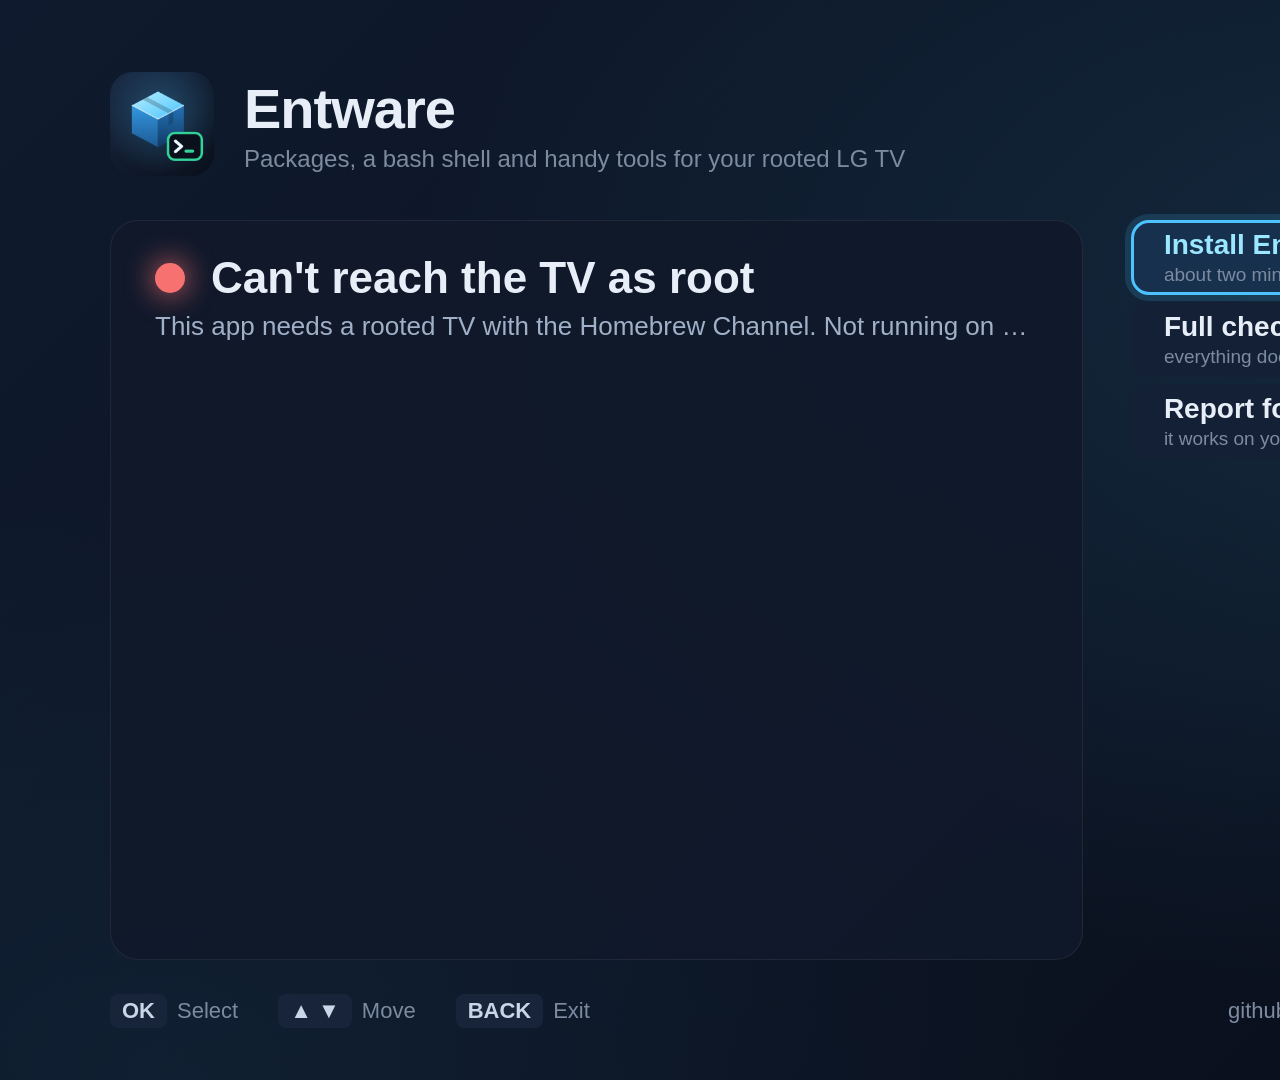
==== webos-app/src/index.html @ ad088d15 "2.11.0: Packages, logs and what's new in the TV app Packages lists what's installed, with each one's" ====
<!doctype html>
<html lang="en">
<head>
<meta charset="utf-8">
<title>Entware</title>
<link rel="stylesheet" href="style.css">
</head>
<body>
<div id="app">
  <header>
    <img src="icon160.png" alt="">
    <div class="titles">
      <h1>Entware</h1>
      <div class="tagline">Packages, a bash shell and handy tools for your rooted LG TV</div>
    </div>
    <span id="meta" class="meta">Loading…</span>
  </header>

  <main>
    <section class="card" id="status">
      <div class="hero"><span id="dot" class="dot dot-wait"></span><b id="headline">Checking the TV…</b></div>
      <div id="subline" class="sub">Reading the Entware setup.</div>
      <table id="facts"></table>
      <ul id="notes"></ul>
    </section>

    <section class="actions" id="actions">
      <div class="btn btn-update" tabindex="0" data-action="update" style="display:none"><span><span id="update-title">Update available</span><small>downloads, checks and installs it</small></span></div>
      <div class="btn btn-primary" tabindex="0" data-action="install"><span><span id="install-title">Install Entware</span><small id="install-hint">about two minutes, needs internet</small></span></div>
      <div class="btn" tabindex="0" data-action="upgrade" style="display:none"><span>Package updates<small id="upgrade-hint">see what can be updated</small></span></div>
      <div class="btn" tabindex="0" data-action="packages" style="display:none"><span>Packages<small>search, install and remove any package</small></span></div>
      <div class="btn" tabindex="0" data-action="addons" style="display:none"><span>Add-ons<small>nano colors, git, Python, htop and more</small></span></div>
      <div class="btn" tabindex="0" data-action="move" style="display:none"><span>Move to app storage<small>more room, and kept through resets</small></span></div>
      <div class="btn" tabindex="0" data-action="doctor"><span>Full check and logs<small>everything doctor looks at, and recent tasks</small></span></div>
      <div class="btn" tabindex="0" data-action="report"><span>Report for GitHub<small>it works on your TV, or something went wrong</small></span></div>
      <div class="btn btn-danger" tabindex="0" data-action="uninstall" style="display:none"><span>Uninstall Entware<small>removes it and every package</small></span></div>
    </section>
  </main>

  <footer>
    <span><span class="k">OK</span>Select</span>
    <span><span class="k">▲ ▼</span>Move</span>
    <span><span class="k">BACK</span>Exit</span>
    <span id="ssh" class="ssh"></span>
    <span class="right">github.com/ohmybahgosh/WEBOS-ENTWARE-INSTALLER</span>
  </footer>
</div>

<div id="overlay" class="overlay hidden">
  <div class="panel">
    <div id="overlay-title" class="panel-title"></div>
    <div id="overlay-body" class="panel-body"></div>
    <div id="overlay-hint" class="panel-hint"></div>
  </div>
</div>

<script src="vendor/qrcode.js"></script>
<script src="whatsnew.js"></script>
<script src="app.js"></script>
</body>
</html>
---- webos-app/src/style.css ----
/* Laid out for a 1920x1080 TV screen */
* { box-sizing: border-box; }
html, body { margin: 0; width: 1920px; height: 1080px; overflow: hidden; }
body {
  background: radial-gradient(1100px 680px at 78% 30%, rgba(76, 195, 255, .13), transparent),
              radial-gradient(900px 600px at 10% 100%, rgba(76, 195, 255, .06), transparent),
              linear-gradient(135deg, #0f1a2e, #090e19);
  color: #e8eef7;
  font-family: "LG Smart UI", "Museo Sans", Inter, "Segoe UI", Helvetica, Arial, sans-serif;
}
.mono, table, .meta, .panel-body pre, .ssh { font-family: "DejaVu Sans Mono", "Liberation Mono", Menlo, Consolas, monospace; }

#app { padding: 72px 110px; height: 100%; position: relative; }
header { display: flex; align-items: center; }
header img { width: 104px; height: 104px; margin-right: 30px; }
header h1 { font-size: 56px; margin: 0; font-weight: 800; letter-spacing: -1px; }
.tagline { font-size: 24px; color: #7d8ba1; margin-top: 4px; }
.meta { margin-left: auto; font-size: 22px; font-weight: 600; color: #7d8ba1; text-align: right; }

main { display: flex; margin-top: 44px; }
.card {
  flex: 1.3; margin-right: 48px; background: rgba(17, 26, 43, .92); border: 1px solid rgba(255, 255, 255, .07);
  border-radius: 28px; padding: 32px 44px; height: 740px; overflow: hidden;
}
.actions { flex: 1; }

.hero { display: flex; align-items: center; }
.hero b { font-size: 44px; }
.dot { width: 30px; height: 30px; border-radius: 50%; margin-right: 26px; flex: none; }
.dot-ok { background: #34d399; box-shadow: 0 0 30px #34d399; }
.dot-warn { background: #fbbf24; box-shadow: 0 0 30px #fbbf24; }
.dot-bad { background: #f87171; box-shadow: 0 0 30px #f87171; }
.dot-wait { background: #7d8ba1; }
.dot-busy { background: #4cc3ff; box-shadow: 0 0 30px #4cc3ff; animation: pulse 1.4s ease-in-out infinite; }
@keyframes pulse { 50% { opacity: .35; } }
.sub { color: #9fb0c8; font-size: 26px; margin: 8px 0 18px; min-height: 34px; white-space: nowrap; overflow: hidden; text-overflow: ellipsis; }

table { width: 100%; border-collapse: collapse; font-size: 23px; }
td { padding: 7px 0; border-top: 1px solid rgba(255, 255, 255, .06); vertical-align: top; }
td:first-child { color: #7d8ba1; width: 34%; }
.ok { color: #34d399; }
.warn { color: #fbbf24; }
.bad { color: #f87171; }
.dim { color: #7d8ba1; }

#notes { list-style: none; padding: 0; margin: 16px 0 0; color: #9fb0c8; font-size: 21px; }
#notes li { padding: 5px 0 5px 26px; position: relative; white-space: nowrap; overflow: hidden; text-overflow: ellipsis; }
#notes li:before { content: "•"; position: absolute; left: 6px; color: #fbbf24; }

.btn {
  display: flex; align-items: center; justify-content: space-between;
  font-size: 28px; font-weight: 600; padding: 6px 30px; border-radius: 18px;
  background: #142036; margin-bottom: 7px; border: 3px solid transparent; outline: none;
}
.btn small { display: block; font-size: 19px; color: #7d8ba1; font-weight: 500; margin-top: 3px; }
.btn:focus, .btn.focus { border-color: #4cc3ff; background: #16304d; box-shadow: 0 0 0 6px rgba(76, 195, 255, .15); }
.btn-primary { background: #133251; }
.btn-primary #install-title { color: #9be7ff; }
.btn-danger span { color: #fca5a5; }
.btn-danger:focus { border-color: #f87171; background: #3a1a22; box-shadow: 0 0 0 6px rgba(248, 113, 113, .15); }
.btn-update { background: #102b26; box-shadow: inset 0 0 0 2px rgba(52, 211, 153, .35); }
.btn-update #update-title { color: #34d399; }

footer { position: absolute; bottom: 52px; left: 110px; right: 110px; display: flex; align-items: center; color: #7d8ba1; font-size: 22px; }
footer > span { margin-right: 40px; }
footer .right { margin: 0 0 0 auto; }
.ssh { color: #9fb0c8; }
.k { display: inline-block; padding: 4px 12px; border-radius: 8px; background: #18243a; color: #c9d6e8; margin-right: 10px; font-weight: 700; }

.overlay { position: absolute; left: 0; top: 0; width: 1920px; height: 1080px; background: rgba(5, 8, 14, .84); display: flex; align-items: center; justify-content: center; }
.hidden { display: none; }
.panel { width: 1240px; background: #111a2b; border: 1px solid rgba(255, 255, 255, .1); border-radius: 28px; padding: 48px 56px; }
.panel-title { font-size: 38px; font-weight: 800; margin-bottom: 20px; display: flex; align-items: center; }
.panel-body { font-size: 25px; color: #c9d6e8; line-height: 1.45; }
.panel-body pre { white-space: pre-wrap; word-break: break-word; font-size: 20px; line-height: 1.5; color: #9fb0c8; max-height: 560px; overflow: hidden; margin: 0;
  background: #0b1322; border-radius: 16px; padding: 22px 26px; }
.panel-body .qr { display: flex; align-items: center; }
.panel-body .qr svg { width: 440px; height: 440px; background: #fff; border-radius: 16px; margin-right: 44px; flex: none; }
.panel-hint { margin-top: 26px; color: #7d8ba1; font-size: 22px; }
.spinner { width: 40px; height: 40px; border: 6px solid #22324d; border-top-color: #4cc3ff; border-radius: 50%; animation: spin 1s linear infinite; display: inline-block; margin-right: 22px; flex: none; }
@keyframes spin { to { transform: rotate(360deg); } }
.result-ok { color: #34d399; }
.result-bad { color: #f87171; }

/* Add-ons */
.addons { position: relative; max-height: 690px; overflow: hidden; margin: 0 -8px; padding: 0 8px; }
.addon { display: flex; align-items: center; justify-content: space-between; padding: 16px 24px; margin-bottom: 10px;
  border-radius: 18px; background: #142036; border: 3px solid transparent; }
.addon.focus { border-color: #4cc3ff; background: #16304d; }
.addon b { font-size: 27px; display: block; color: #e8eef7; }
.addon small { display: block; font-size: 19px; color: #7d8ba1; margin-top: 3px; }
.pill { flex: none; margin-left: 24px; font-size: 19px; font-weight: 700; padding: 7px 18px; border-radius: 999px; }
.pill-ok { color: #34d399; background: rgba(52, 211, 153, .12); }
.pill-warn { color: #fbbf24; background: rgba(251, 191, 36, .12); }
.pill-add { color: #0b1220; background: #4cc3ff; }

/* A suggestion, not a problem */
#notes li.tip { color: #9be7ff; white-space: normal; padding: 12px 16px 12px 46px; margin-bottom: 6px;
  background: rgba(76, 195, 255, .08); border: 1px solid rgba(76, 195, 255, .25); border-radius: 14px; }
#notes li.tip:before { content: "\2192"; left: 18px; top: 12px; color: #4cc3ff; }

/* Package updates */
.list-head { font-size: 23px; color: #c9d6e8; margin: -4px 0 18px; }
.list-head .dim { display: block; font-size: 19px; margin-top: 4px; }
.btn-attn small { color: #4cc3ff; font-weight: 700; }

/* Packages: the search field sits in the list as its first row */
.pkg-q { width: 100%; font: inherit; font-size: 26px; color: #e8eef7; background: #0b1322; border: 2px solid #2a3a55;
  border-radius: 12px; padding: 12px 18px; outline: none; }
.pkg-q:focus { border-color: #4cc3ff; }
.addon.focus .pkg-q { border-color: #4cc3ff; }
.panel-title .dim { font-size: 21px; font-weight: 500; color: #7d8ba1; margin-left: 12px; }
.whatsnew { margin: 0; padding: 0 0 0 30px; font-size: 23px; line-height: 1.45; color: #c9d6e8; }
.whatsnew li { margin-bottom: 12px; }
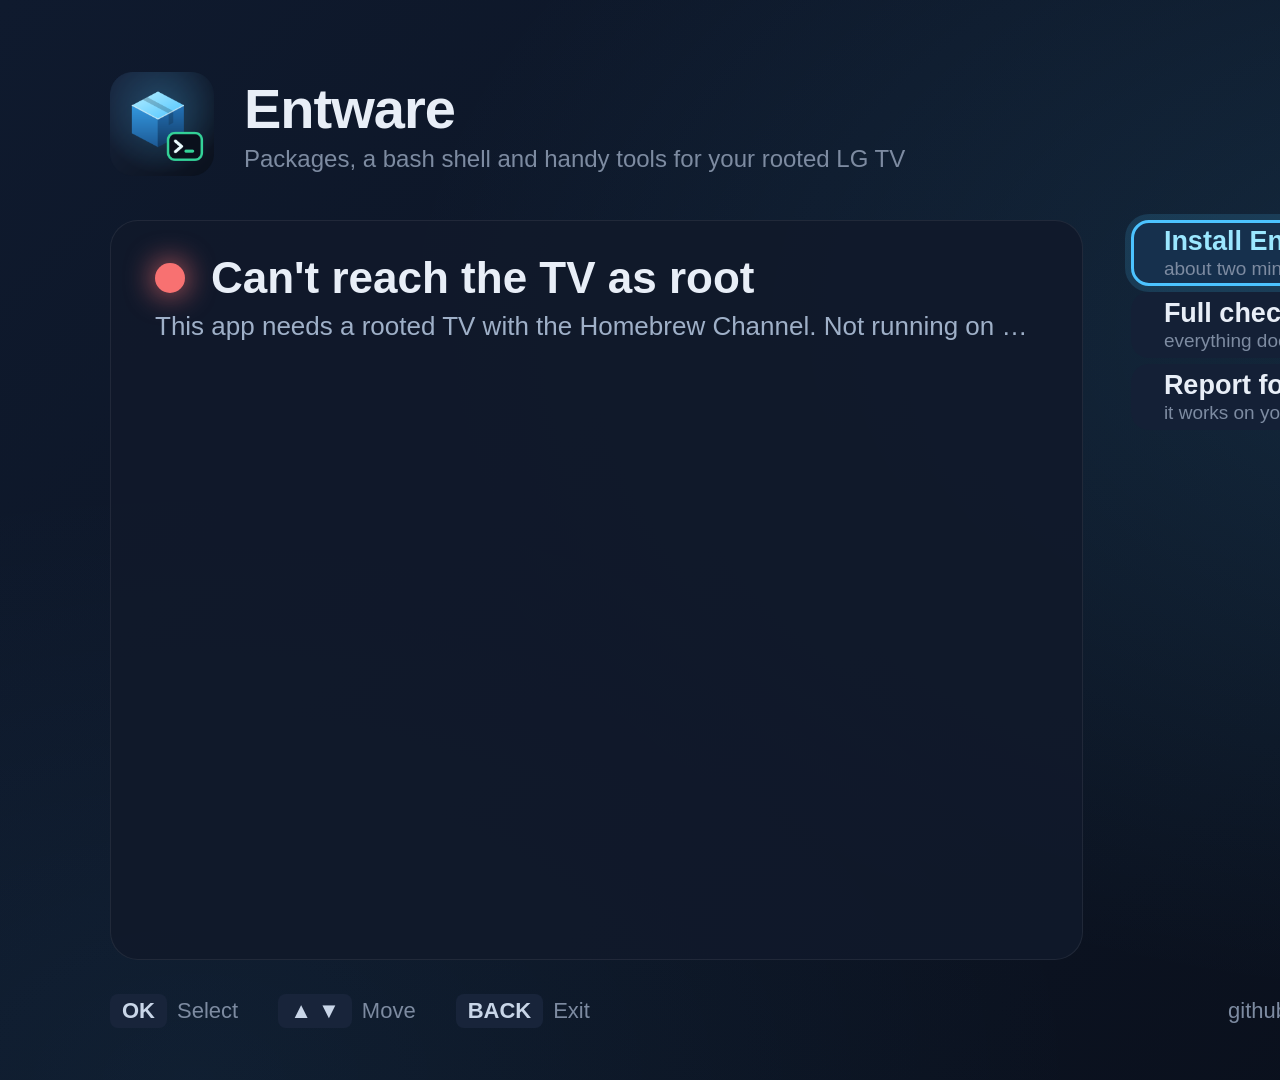
==== commit 5ac44f34: "SSH commands screen in the TV app, and tv mute fixes from the C2 - The app has an SSH commands scree" ====
--- a/webos-app/src/index.html
+++ b/webos-app/src/index.html
@@ -25,11 +25,12 @@
     </section>
 
     <section class="actions" id="actions">
-      <div class="btn btn-update" tabindex="0" data-action="update" style="display:none"><span><span id="update-title">Update available</span><small>downloads, checks and installs it</small></span></div>
+      <div class="btn btn-update" tabindex="0" data-action="update" style="display:none"><span><span id="update-title">Update available</span><small id="update-hint">downloads, checks and installs it</small></span></div>
       <div class="btn btn-primary" tabindex="0" data-action="install"><span><span id="install-title">Install Entware</span><small id="install-hint">about two minutes, needs internet</small></span></div>
       <div class="btn" tabindex="0" data-action="upgrade" style="display:none"><span>Package updates<small id="upgrade-hint">see what can be updated</small></span></div>
-      <div class="btn" tabindex="0" data-action="packages" style="display:none"><span>Packages<small>search, install and remove any package</small></span></div>
-      <div class="btn" tabindex="0" data-action="addons" style="display:none"><span>Add-ons<small>nano colors, git, Python, htop and more</small></span></div>
+      <div class="btn" tabindex="0" data-action="packages" style="display:none"><span>Packages<small>browse 1,100+ apps and tools, or see what's installed</small></span></div>
+      <div class="btn" tabindex="0" data-action="addons" style="display:none"><span>Add-ons<small>Tailscale, file sharing, git, Python and more</small></span></div>
+      <div class="btn" tabindex="0" data-action="commands" style="display:none"><span>SSH commands<small>tv for the TV and ent for Entware, with Tab completion</small></span></div>
       <div class="btn" tabindex="0" data-action="move" style="display:none"><span>Move to app storage<small>more room, and kept through resets</small></span></div>
       <div class="btn" tabindex="0" data-action="doctor"><span>Full check and logs<small>everything doctor looks at, and recent tasks</small></span></div>
       <div class="btn" tabindex="0" data-action="report"><span>Report for GitHub<small>it works on your TV, or something went wrong</small></span></div>
@@ -46,6 +47,8 @@
   </footer>
 </div>
 
+<div id="store" class="store hidden"></div>
+
 <div id="overlay" class="overlay hidden">
   <div class="panel">
     <div id="overlay-title" class="panel-title"></div>
@@ -56,6 +59,8 @@
 
 <script src="vendor/qrcode.js"></script>
 <script src="whatsnew.js"></script>
+<script src="catalog.js"></script>
+<script src="commands.js"></script>
 <script src="app.js"></script>
 </body>
 </html>
--- a/webos-app/src/style.css
+++ b/webos-app/src/style.css
@@ -49,10 +49,10 @@
 
 .btn {
   display: flex; align-items: center; justify-content: space-between;
-  font-size: 28px; font-weight: 600; padding: 6px 30px; border-radius: 18px;
-  background: #142036; margin-bottom: 7px; border: 3px solid transparent; outline: none;
+  font-size: 27px; font-weight: 600; padding: 3px 30px; border-radius: 18px;
+  background: #142036; margin-bottom: 6px; border: 3px solid transparent; outline: none;
 }
-.btn small { display: block; font-size: 19px; color: #7d8ba1; font-weight: 500; margin-top: 3px; }
+.btn small { display: block; font-size: 19px; color: #7d8ba1; font-weight: 500; margin-top: 1px; }
 .btn:focus, .btn.focus { border-color: #4cc3ff; background: #16304d; box-shadow: 0 0 0 6px rgba(76, 195, 255, .15); }
 .btn-primary { background: #133251; }
 .btn-primary #install-title { color: #9be7ff; }
@@ -67,7 +67,7 @@
 .ssh { color: #9fb0c8; }
 .k { display: inline-block; padding: 4px 12px; border-radius: 8px; background: #18243a; color: #c9d6e8; margin-right: 10px; font-weight: 700; }
 
-.overlay { position: absolute; left: 0; top: 0; width: 1920px; height: 1080px; background: rgba(5, 8, 14, .84); display: flex; align-items: center; justify-content: center; }
+.overlay { position: absolute; z-index: 10; left: 0; top: 0; width: 1920px; height: 1080px; background: rgba(5, 8, 14, .84); display: flex; align-items: center; justify-content: center; }
 .hidden { display: none; }
 .panel { width: 1240px; background: #111a2b; border: 1px solid rgba(255, 255, 255, .1); border-radius: 28px; padding: 48px 56px; }
 .panel-title { font-size: 38px; font-weight: 800; margin-bottom: 20px; display: flex; align-items: center; }
@@ -112,3 +112,122 @@
 .panel-title .dim { font-size: 21px; font-weight: 500; color: #7d8ba1; margin-left: 12px; }
 .whatsnew { margin: 0; padding: 0 0 0 30px; font-size: 23px; line-height: 1.45; color: #c9d6e8; }
 .whatsnew li { margin-bottom: 12px; }
+
+/* An add-on's address and password */
+.panel-body .qr-small { align-items: flex-start; margin-bottom: 26px; }
+.panel-body .qr-small svg { width: 300px; height: 300px; margin-right: 40px; }
+.info-text p { margin: 0 0 12px; word-break: break-word; }
+.cred { display: inline-block; margin-top: 6px; padding: 16px 24px; border-radius: 14px; background: #101c30; font-size: 26px; line-height: 1.6; }
+.cred b { font-family: "DejaVu Sans Mono", "Liberation Mono", Menlo, Consolas, monospace; color: #e8eef7; margin-left: 12px; letter-spacing: 1px; }
+.addons-short { max-height: 260px; }
+.panel-title .pill { font-size: 19px; vertical-align: middle; }
+.cred.web-code { font-family: "DejaVu Sans Mono", "Liberation Mono", Menlo, Consolas, monospace; font-size: 46px; font-weight: 700; letter-spacing: 6px; color: #e8eef7; margin: 4px 0 14px; }
+
+/* Packages: what's installed, in groups */
+.list-head b { color: #e8eef7; }
+.pkg-sum { display: flex; flex-wrap: wrap; gap: 8px 22px; margin-top: 8px; font-size: 19px; color: #7d8ba1; }
+.pkg-sum b { color: #c9d6e8; }
+.pkg-group { display: flex; align-items: baseline; gap: 18px; padding: 18px 8px 8px; }
+.pkg-group b { font-size: 21px; text-transform: uppercase; letter-spacing: .06em; color: #4cc3ff; }
+.pkg-group span { font-size: 18px; color: #7d8ba1; }
+.addon.pkg { padding: 10px 24px; margin-bottom: 8px; }
+.addon.pkg b { font-size: 25px; }
+.addon .ver { font-size: 19px; font-weight: 500; color: #7d8ba1; margin-left: 8px; white-space: pre; }
+.addon.pkg small { font-size: 18px; white-space: nowrap; overflow: hidden; text-overflow: ellipsis; max-width: 900px; }
+.pill-addon { color: #9be7ff; background: rgba(76, 195, 255, .12); }
+.pill-dim { color: #7d8ba1; background: rgba(125, 139, 161, .12); }
+
+/* Packages: a full screen with Browse, Installed and Updates */
+.store { position: absolute; z-index: 5; left: 0; top: 0; width: 1920px; height: 1080px; padding: 48px 80px 0; display: flex; flex-direction: column;
+  background: radial-gradient(1100px 680px at 78% 30%, rgba(76, 195, 255, .10), transparent), linear-gradient(135deg, #0f1a2e, #090e19); }
+.store.hidden { display: none; }
+.s-top { display: flex; align-items: center; gap: 22px; flex: none; }
+.s-top h1 { font-size: 46px; margin: 0 18px 0 0; font-weight: 800; letter-spacing: -1px; }
+.s-tabs { display: flex; gap: 10px; }
+.tab { font-size: 25px; font-weight: 700; padding: 12px 28px; border-radius: 999px; color: #9fb0c8; border: 3px solid transparent; }
+.tab.on { background: #e8eef7; color: #0b1220; }
+.tab.focus { border-color: #4cc3ff; box-shadow: 0 0 0 6px rgba(76, 195, 255, .15); }
+.tab .n { font-weight: 600; opacity: .7; margin-left: 8px; }
+.tab .n.hot { color: #fbbf24; opacity: 1; }
+.s-search { margin-left: auto; width: 540px; border: 3px solid transparent; border-radius: 16px; }
+.s-search input { width: 100%; font: inherit; font-size: 23px; color: #e8eef7; background: #0b1424; border: 2px solid #22324d; border-radius: 14px; padding: 12px 20px; outline: none; }
+.s-search.focus { border-color: #4cc3ff; }
+.s-search input:focus { border-color: #4cc3ff; }
+.s-body { display: flex; gap: 36px; margin-top: 26px; flex: 1; min-height: 0; }
+.s-rail { width: 400px; flex: none; }
+.rc { display: flex; justify-content: space-between; align-items: center; font-size: 23px; font-weight: 600; padding: 8px 22px; border-radius: 14px; color: #c9d6e8;
+  border: 3px solid transparent; margin-bottom: 2px; white-space: nowrap; }
+.rc i { font-style: normal; display: inline-block; width: 40px; color: #7d8ba1; }
+.rc i svg { width: 26px; height: 26px; vertical-align: -5px; fill: none; stroke: currentColor; stroke-width: 2; stroke-linecap: round; stroke-linejoin: round; }
+.rc.on i, .rc.focus i { color: #4cc3ff; }
+.rc .cnt { font-size: 19px; color: #7d8ba1; font-weight: 500; }
+.rc.on { background: #16304d; color: #fff; }
+.rc.focus { border-color: #4cc3ff; }
+.s-rail hr { border: 0; border-top: 1px solid #22324d; margin: 8px 8px; }
+.s-main { flex: 1; min-width: 0; display: flex; flex-direction: column; }
+.store h2 { font-size: 30px; margin: 4px 0; }
+.store .lead { font-size: 21px; color: #7d8ba1; margin: 0 0 18px; }
+.s-scroll { flex: 1; min-height: 0; overflow: hidden; position: relative; padding: 4px 6px 0 2px; }
+.s-wide { max-width: 1500px; }
+.store > .s-scroll, .store > .lead, .store > .s-chips { margin-top: 0; }
+.store > .s-chips { margin-top: 26px; }
+.store > .lead { margin-top: 26px; }
+.s-grid { display: grid; grid-template-columns: repeat(3, 1fr); gap: 16px; padding-bottom: 20px; }
+.tile { background: #121c2e; border: 3px solid #1c2a42; border-radius: 18px; padding: 18px 22px; height: 168px; position: relative; overflow: hidden; }
+.tile.focus { border-color: #4cc3ff; background: #16304d; box-shadow: 0 0 0 6px rgba(76, 195, 255, .15); }
+.tile b { font-size: 28px; }
+.tile .k { font-size: 18px; color: #7d8ba1; margin-left: 10px; background: none; padding: 0; font-weight: 500; }
+.tile p { font-size: 20px; color: #b7c4d8; margin: 8px 0 0; line-height: 1.35; }
+.tile .pill { position: absolute; right: 16px; top: 16px; margin: 0; font-size: 16px; padding: 5px 13px; }
+.s-chips { display: flex; gap: 10px; margin: 0 0 14px; align-items: center; flex: none; flex-wrap: wrap; }
+.chip { font-size: 19px; font-weight: 600; padding: 7px 18px; border-radius: 999px; border: 2px solid #23476b; color: #9fb0c8; }
+.chip.on { background: #23476b; color: #fff; }
+.chip.focus { border-color: #4cc3ff; box-shadow: 0 0 0 4px rgba(76, 195, 255, .2); color: #fff; }
+.s-chips .sp { margin-left: auto; font-size: 19px; color: #7d8ba1; }
+.srow { display: flex; align-items: center; gap: 22px; background: #121c2e; border: 3px solid transparent; border-radius: 16px; padding: 12px 24px; margin-bottom: 8px; }
+.srow.focus { border-color: #4cc3ff; background: #16304d; }
+.srow .st { flex: 1; min-width: 0; }
+.srow b { font-size: 25px; }
+.srow .sv { font-size: 18px; color: #7d8ba1; margin-left: 10px; }
+.srow p { font-size: 20px; color: #b7c4d8; margin: 3px 0 0; white-space: nowrap; overflow: hidden; text-overflow: ellipsis; }
+.srow .ssz { font-size: 19px; color: #7d8ba1; flex: none; }
+.srow .pill { margin-left: 0; font-size: 17px; padding: 6px 15px; }
+.ghead { font-size: 19px; text-transform: uppercase; letter-spacing: .06em; color: #4cc3ff; font-weight: 700; margin: 12px 6px 8px; }
+.ghead span { color: #7d8ba1; text-transform: none; letter-spacing: 0; font-weight: 500; margin-left: 12px; }
+.mark { background: rgba(76, 195, 255, .25); border-radius: 4px; padding: 0 2px; }
+.s-page { display: flex; gap: 44px; margin-top: 26px; flex: 1; min-height: 0; }
+.s-page .pl { flex: 1; min-width: 0; display: flex; flex-direction: column; }
+.s-page h2 { font-size: 52px; margin: 0; }
+.psub { font-size: 22px; color: #7d8ba1; margin: 6px 0 18px; }
+.pdesc { font-size: 23px; line-height: 1.5; color: #c9d6e8; overflow: hidden; flex: 0 1 auto; min-height: 0; }
+.pdesc p { margin: 0 0 12px; }
+.pdesc .plead { font-size: 25px; color: #e8eef7; font-weight: 600; }
+.pdesc ul { margin: 0 0 12px; padding-left: 28px; }
+.pdesc ul.two { columns: 2; }
+.pbox { background: #121c2e; border: 1px solid #1c2a42; border-radius: 18px; padding: 18px 26px; margin-top: 16px; flex: none; }
+.pbox h4 { margin: 0 0 8px; font-size: 19px; text-transform: uppercase; letter-spacing: .06em; color: #4cc3ff; }
+.pbox ul { margin: 0; padding-left: 24px; }
+.pbox li { font-size: 21px; color: #c9d6e8; margin: 5px 0; }
+.s-page .pr { width: 580px; flex: none; }
+.facts { width: 100%; border-collapse: collapse; font-family: inherit; font-size: 22px; margin-bottom: 8px; }
+.facts td { padding: 9px 0; border-top: 1px solid #1c2a42; }
+.facts td:first-child { color: #7d8ba1; width: 44%; }
+.sbtn { font-size: 26px; font-weight: 700; padding: 14px 26px; border-radius: 16px; background: #142036; border: 3px solid transparent; margin-top: 12px; }
+.sbtn small { display: block; font-size: 18px; font-weight: 500; color: #7d8ba1; margin-top: 4px; }
+.sbtn.pri b { color: #9be7ff; }
+.sbtn.off b { color: #7d8ba1; }
+.sbtn.focus { border-color: #4cc3ff; background: #16304d; box-shadow: 0 0 0 6px rgba(76, 195, 255, .15); }
+.s-foot { height: 74px; flex: none; display: flex; align-items: center; gap: 34px; font-size: 21px; color: #7d8ba1; border-top: 1px solid #1c2a42; margin-top: 8px; }
+.s-foot > span { white-space: nowrap; }
+
+/* SSH commands */
+.ctabs { display: flex; gap: 14px; margin-bottom: 18px; }
+.ctab { padding: 8px 22px; border-radius: 999px; background: #18243a; color: #9fb0c8; font-size: 23px; font-weight: 700; font-family: "DejaVu Sans Mono", "Liberation Mono", Menlo, Consolas, monospace; cursor: pointer; }
+.ctab.on { background: #2f7de1; color: #fff; }
+.clead { margin: 0 0 14px; font-size: 23px; color: #9fb0c8; }
+.cmdref { max-height: 540px; overflow: hidden; }
+.cgroup { font-size: 21px; font-weight: 800; color: #6fb4ff; text-transform: uppercase; letter-spacing: 2px; margin: 18px 0 6px; }
+.cgroup:first-child { margin-top: 0; }
+.crow { display: flex; align-items: baseline; padding: 5px 0; border-bottom: 1px solid rgba(255, 255, 255, .05); }
+.crow code { flex: none; width: 500px; font-family: "DejaVu Sans Mono", "Liberation Mono", Menlo, Consolas, monospace; font-size: 21px; color: #e8eef7; padding-right: 24px; }
+.crow span { font-size: 21px; color: #9fb0c8; }
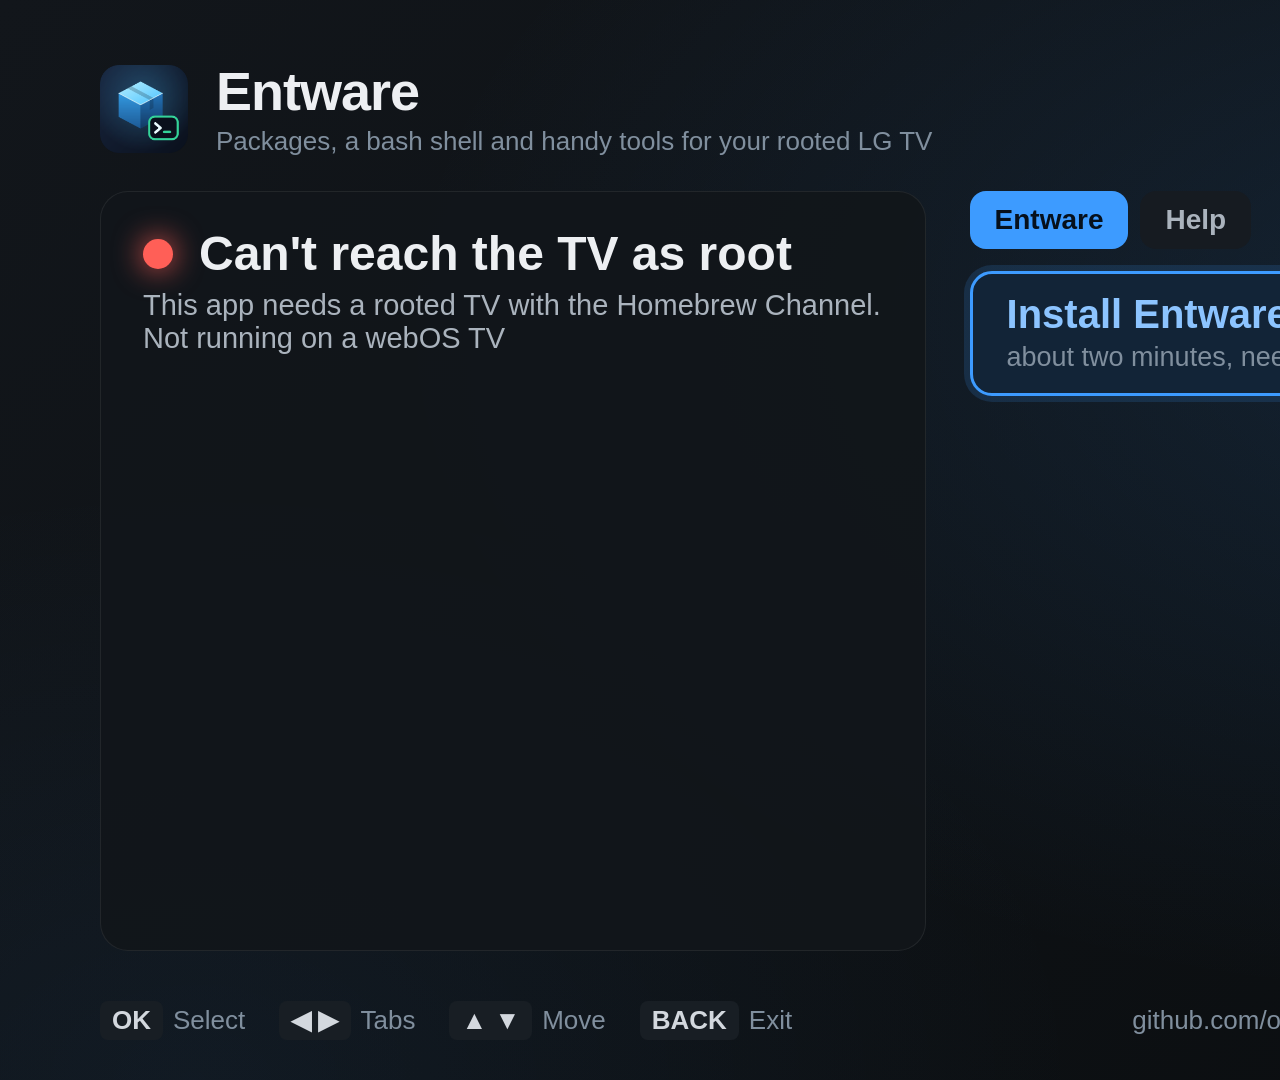
==== commit 4474f706: "TV app: tabs and bigger text, like LG-USB-2-ETH0 and SSH Doctor Packages, Entware and Help tabs, wit" ====
--- a/webos-app/src/index.html
+++ b/webos-app/src/index.html
@@ -25,24 +25,31 @@
     </section>
 
     <section class="actions" id="actions">
-      <div class="btn btn-update" tabindex="0" data-action="update" style="display:none"><span><span id="update-title">Update available</span><small id="update-hint">downloads, checks and installs it</small></span></div>
-      <div class="btn btn-primary" tabindex="0" data-action="install"><span><span id="install-title">Install Entware</span><small id="install-hint">about two minutes, needs internet</small></span></div>
-      <div class="btn" tabindex="0" data-action="upgrade" style="display:none"><span>Package updates<small id="upgrade-hint">see what can be updated</small></span></div>
-      <div class="btn" tabindex="0" data-action="packages" style="display:none"><span>Packages<small>browse 1,100+ apps and tools, or see what's installed</small></span></div>
-      <div class="btn" tabindex="0" data-action="addons" style="display:none"><span>Add-ons<small>Tailscale, file sharing, git, Python and more</small></span></div>
-      <div class="btn" tabindex="0" data-action="commands" style="display:none"><span>SSH commands<small>tv for the TV and ent for Entware, with Tab completion</small></span></div>
-      <div class="btn" tabindex="0" data-action="move" style="display:none"><span>Move to app storage<small>more room, and kept through resets</small></span></div>
-      <div class="btn" tabindex="0" data-action="doctor"><span>Full check and logs<small>everything doctor looks at, and recent tasks</small></span></div>
-      <div class="btn" tabindex="0" data-action="report"><span>Report for GitHub<small>it works on your TV, or something went wrong</small></span></div>
-      <div class="btn btn-danger" tabindex="0" data-action="uninstall" style="display:none"><span>Uninstall Entware<small>removes it and every package</small></span></div>
+      <nav class="tabs" id="tabs">
+        <span class="tab" tabindex="0" data-tab="pkgs">Packages</span>
+        <span class="tab" tabindex="0" data-tab="entware">Entware</span>
+        <span class="tab" tabindex="0" data-tab="help">Help</span>
+      </nav>
+      <div class="rows" id="rows">
+      <div class="btn btn-update" tabindex="0" data-tab="entware" data-action="update" style="display:none"><span><span id="update-title">Update available</span><small id="update-hint">downloads, checks and installs it</small></span></div>
+      <div class="btn btn-primary" tabindex="0" data-tab="entware" data-action="install"><span><span id="install-title">Install Entware</span><small id="install-hint">about two minutes, needs internet</small></span></div>
+      <div class="btn" tabindex="0" data-tab="pkgs" data-action="upgrade" style="display:none"><span>Package updates<small id="upgrade-hint">see what can be updated</small></span></div>
+      <div class="btn" tabindex="0" data-tab="pkgs" data-action="packages" style="display:none"><span>Packages<small>browse 1,100+ apps and tools, or see what's installed</small></span></div>
+      <div class="btn" tabindex="0" data-tab="pkgs" data-action="addons" style="display:none"><span>Add-ons<small>Tailscale, file sharing, git, Python and more</small></span></div>
+      <div class="btn" tabindex="0" data-tab="help" data-action="commands" style="display:none"><span>SSH commands<small>tv for the TV and ent for Entware, with Tab completion</small></span></div>
+      <div class="btn" tabindex="0" data-tab="entware" data-action="move" style="display:none"><span>Move to app storage<small>more room, and kept through resets</small></span></div>
+      <div class="btn" tabindex="0" data-tab="help" data-action="doctor"><span>Full check and logs<small>everything doctor looks at, and recent tasks</small></span></div>
+      <div class="btn" tabindex="0" data-tab="help" data-action="report"><span>Report for GitHub<small>it works on your TV, or something went wrong</small></span></div>
+      <div class="btn btn-danger" tabindex="0" data-tab="entware" data-action="uninstall" style="display:none"><span>Uninstall Entware<small>removes it and every package</small></span></div>
+      </div>
     </section>
   </main>
 
   <footer>
     <span><span class="k">OK</span>Select</span>
+    <span><span class="k">◀ ▶</span>Tabs</span>
     <span><span class="k">▲ ▼</span>Move</span>
     <span><span class="k">BACK</span>Exit</span>
-    <span id="ssh" class="ssh"></span>
     <span class="right">github.com/ohmybahgosh/WEBOS-ENTWARE-INSTALLER</span>
   </footer>
 </div>
--- a/webos-app/src/style.css
+++ b/webos-app/src/style.css
@@ -1,11 +1,11 @@
-/* Laid out for a 1920x1080 TV screen */
+/* Laid out for a 1920x1080 TV screen, in the style of LG-USB-2-ETH0 and SSH Doctor, in Entware blue (#3d9bff) */
 * { box-sizing: border-box; }
 html, body { margin: 0; width: 1920px; height: 1080px; overflow: hidden; }
 body {
-  background: radial-gradient(1100px 680px at 78% 30%, rgba(76, 195, 255, .13), transparent),
-              radial-gradient(900px 600px at 10% 100%, rgba(76, 195, 255, .06), transparent),
-              linear-gradient(135deg, #0f1a2e, #090e19);
-  color: #e8eef7;
+  background: radial-gradient(1100px 680px at 78% 30%, rgba(61, 155, 255, .13), transparent),
+              radial-gradient(900px 600px at 10% 100%, rgba(61, 155, 255, .06), transparent),
+              linear-gradient(135deg, #12161b, #0a0d0f);
+  color: #edeff2;
   font-family: "LG Smart UI", "Museo Sans", Inter, "Segoe UI", Helvetica, Arial, sans-serif;
 }
 .mono, table, .meta, .panel-body pre, .ssh { font-family: "DejaVu Sans Mono", "Liberation Mono", Menlo, Consolas, monospace; }
@@ -14,12 +14,12 @@
 header { display: flex; align-items: center; }
 header img { width: 104px; height: 104px; margin-right: 30px; }
 header h1 { font-size: 56px; margin: 0; font-weight: 800; letter-spacing: -1px; }
-.tagline { font-size: 24px; color: #7d8ba1; margin-top: 4px; }
-.meta { margin-left: auto; font-size: 22px; font-weight: 600; color: #7d8ba1; text-align: right; }
+.tagline { font-size: 24px; color: #808f9e; margin-top: 4px; }
+.meta { margin-left: auto; font-size: 22px; font-weight: 600; color: #808f9e; text-align: right; }
 
 main { display: flex; margin-top: 44px; }
 .card {
-  flex: 1.3; margin-right: 48px; background: rgba(17, 26, 43, .92); border: 1px solid rgba(255, 255, 255, .07);
+  flex: 1.3; margin-right: 48px; background: rgba(18, 22, 27, .92); border: 1px solid rgba(255, 255, 255, .07);
   border-radius: 28px; padding: 32px 44px; height: 740px; overflow: hidden;
 }
 .actions { flex: 1; }
@@ -27,207 +27,293 @@
 .hero { display: flex; align-items: center; }
 .hero b { font-size: 44px; }
 .dot { width: 30px; height: 30px; border-radius: 50%; margin-right: 26px; flex: none; }
-.dot-ok { background: #34d399; box-shadow: 0 0 30px #34d399; }
-.dot-warn { background: #fbbf24; box-shadow: 0 0 30px #fbbf24; }
-.dot-bad { background: #f87171; box-shadow: 0 0 30px #f87171; }
-.dot-wait { background: #7d8ba1; }
-.dot-busy { background: #4cc3ff; box-shadow: 0 0 30px #4cc3ff; animation: pulse 1.4s ease-in-out infinite; }
+.dot-ok { background: #3d9bff; box-shadow: 0 0 30px #3d9bff; }
+.dot-warn { background: #febc2e; box-shadow: 0 0 30px #febc2e; }
+.dot-bad { background: #ff5f57; box-shadow: 0 0 30px #ff5f57; }
+.dot-wait { background: #808f9e; }
+.dot-busy { background: #3d9bff; box-shadow: 0 0 30px #3d9bff; animation: pulse 1.4s ease-in-out infinite; }
 @keyframes pulse { 50% { opacity: .35; } }
-.sub { color: #9fb0c8; font-size: 26px; margin: 8px 0 18px; min-height: 34px; white-space: nowrap; overflow: hidden; text-overflow: ellipsis; }
+.sub { color: #aab3bd; font-size: 26px; margin: 8px 0 18px; min-height: 34px; white-space: nowrap; overflow: hidden; text-overflow: ellipsis; }
 
 table { width: 100%; border-collapse: collapse; font-size: 23px; }
 td { padding: 7px 0; border-top: 1px solid rgba(255, 255, 255, .06); vertical-align: top; }
-td:first-child { color: #7d8ba1; width: 34%; }
-.ok { color: #34d399; }
-.warn { color: #fbbf24; }
-.bad { color: #f87171; }
-.dim { color: #7d8ba1; }
-
-#notes { list-style: none; padding: 0; margin: 16px 0 0; color: #9fb0c8; font-size: 21px; }
+td:first-child { color: #808f9e; width: 34%; }
+.ok { color: #3d9bff; }
+.warn { color: #febc2e; }
+.bad { color: #ff5f57; }
+.dim { color: #808f9e; }
+
+#notes { list-style: none; padding: 0; margin: 16px 0 0; color: #aab3bd; font-size: 21px; }
 #notes li { padding: 5px 0 5px 26px; position: relative; white-space: nowrap; overflow: hidden; text-overflow: ellipsis; }
-#notes li:before { content: "•"; position: absolute; left: 6px; color: #fbbf24; }
+#notes li:before { content: "•"; position: absolute; left: 6px; color: #febc2e; }
 
 .btn {
   display: flex; align-items: center; justify-content: space-between;
   font-size: 27px; font-weight: 600; padding: 3px 30px; border-radius: 18px;
-  background: #142036; margin-bottom: 6px; border: 3px solid transparent; outline: none;
+  background: #161b21; margin-bottom: 6px; border: 3px solid transparent; outline: none;
 }
-.btn small { display: block; font-size: 19px; color: #7d8ba1; font-weight: 500; margin-top: 1px; }
-.btn:focus, .btn.focus { border-color: #4cc3ff; background: #16304d; box-shadow: 0 0 0 6px rgba(76, 195, 255, .15); }
-.btn-primary { background: #133251; }
-.btn-primary #install-title { color: #9be7ff; }
-.btn-danger span { color: #fca5a5; }
-.btn-danger:focus { border-color: #f87171; background: #3a1a22; box-shadow: 0 0 0 6px rgba(248, 113, 113, .15); }
-.btn-update { background: #102b26; box-shadow: inset 0 0 0 2px rgba(52, 211, 153, .35); }
-.btn-update #update-title { color: #34d399; }
-
-footer { position: absolute; bottom: 52px; left: 110px; right: 110px; display: flex; align-items: center; color: #7d8ba1; font-size: 22px; }
+.btn small { display: block; font-size: 19px; color: #808f9e; font-weight: 500; margin-top: 1px; }
+.btn:focus, .btn.focus { border-color: #3d9bff; background: #122437; box-shadow: 0 0 0 6px rgba(61, 155, 255, .15); }
+.btn-primary { background: #122437; }
+.btn-primary #install-title { color: #8cc4ff; }
+.btn-danger span { color: #ff8f89; }
+.btn-danger:focus { border-color: #ff5f57; background: #33191a; box-shadow: 0 0 0 6px rgba(255, 95, 87, .15); }
+.btn-update { background: #111e2c; box-shadow: inset 0 0 0 2px rgba(61, 155, 255, .35); }
+.btn-update #update-title { color: #3d9bff; }
+
+footer { position: absolute; bottom: 52px; left: 110px; right: 110px; display: flex; align-items: center; color: #808f9e; font-size: 22px; }
 footer > span { margin-right: 40px; }
 footer .right { margin: 0 0 0 auto; }
-.ssh { color: #9fb0c8; }
-.k { display: inline-block; padding: 4px 12px; border-radius: 8px; background: #18243a; color: #c9d6e8; margin-right: 10px; font-weight: 700; }
-
-.overlay { position: absolute; z-index: 10; left: 0; top: 0; width: 1920px; height: 1080px; background: rgba(5, 8, 14, .84); display: flex; align-items: center; justify-content: center; }
+.ssh { color: #aab3bd; }
+.k { display: inline-block; padding: 4px 12px; border-radius: 8px; background: #181e24; color: #d3d8de; margin-right: 10px; font-weight: 700; }
+
+.overlay { position: absolute; z-index: 10; left: 0; top: 0; width: 1920px; height: 1080px; background: rgba(6, 7, 8, .84); display: flex; align-items: center; justify-content: center; }
 .hidden { display: none; }
-.panel { width: 1240px; background: #111a2b; border: 1px solid rgba(255, 255, 255, .1); border-radius: 28px; padding: 48px 56px; }
+.panel { width: 1240px; background: #12161b; border: 1px solid rgba(255, 255, 255, .1); border-radius: 28px; padding: 48px 56px; }
 .panel-title { font-size: 38px; font-weight: 800; margin-bottom: 20px; display: flex; align-items: center; }
-.panel-body { font-size: 25px; color: #c9d6e8; line-height: 1.45; }
-.panel-body pre { white-space: pre-wrap; word-break: break-word; font-size: 20px; line-height: 1.5; color: #9fb0c8; max-height: 560px; overflow: hidden; margin: 0;
-  background: #0b1322; border-radius: 16px; padding: 22px 26px; }
+.panel-body { font-size: 25px; color: #d3d8de; line-height: 1.45; }
+.panel-body pre { white-space: pre-wrap; word-break: break-word; font-size: 20px; line-height: 1.5; color: #aab3bd; max-height: 560px; overflow: hidden; margin: 0;
+  background: #0d1114; border-radius: 16px; padding: 22px 26px; }
 .panel-body .qr { display: flex; align-items: center; }
 .panel-body .qr svg { width: 440px; height: 440px; background: #fff; border-radius: 16px; margin-right: 44px; flex: none; }
-.panel-hint { margin-top: 26px; color: #7d8ba1; font-size: 22px; }
-.spinner { width: 40px; height: 40px; border: 6px solid #22324d; border-top-color: #4cc3ff; border-radius: 50%; animation: spin 1s linear infinite; display: inline-block; margin-right: 22px; flex: none; }
+.panel-hint { margin-top: 26px; color: #808f9e; font-size: 22px; }
+.spinner { width: 40px; height: 40px; border: 6px solid #212931; border-top-color: #3d9bff; border-radius: 50%; animation: spin 1s linear infinite; display: inline-block; margin-right: 22px; flex: none; }
 @keyframes spin { to { transform: rotate(360deg); } }
-.result-ok { color: #34d399; }
-.result-bad { color: #f87171; }
+/* A running task's progress (jobProgress) */
+#jobprog { margin-bottom: 22px; }
+.jbar { height: 14px; border-radius: 7px; background: #212931; overflow: hidden; }
+.jbar i { display: block; height: 100%; border-radius: 7px; background: #3d9bff; transition: width .6s; }
+.jbar-any i { background: linear-gradient(90deg, #212931 0%, #3d9bff 50%, #212931 100%); background-size: 50% 100%; animation: sweep 1.6s linear infinite; }
+@keyframes sweep { from { background-position: -100% 0; } to { background-position: 200% 0; } }
+.jline { display: flex; justify-content: space-between; margin-top: 14px; font-size: 27px; color: #edeff2; font-weight: 600; }
+.jstep { overflow: hidden; text-overflow: ellipsis; white-space: nowrap; min-width: 0; }
+.jstep b { color: #3d9bff; margin-left: 18px; }
+.jtime { color: #aab3bd; margin-left: 24px; flex: none; font-variant-numeric: tabular-nums; }
+.jact { margin-top: 8px; font-size: 22px; color: #808f9e; display: flex; align-items: center; }
+.jact .dot { width: 12px; height: 12px; border-radius: 50%; margin-right: 12px; background: #3d9bff; animation: pulse 1.4s infinite; flex: none; }
+.act-warn { color: #febc2e; } .act-warn .dot { background: #febc2e; }
+.act-bad { color: #ff5f57; } .act-bad .dot { background: #ff5f57; animation: none; }
+.result-ok { color: #3d9bff; }
+.result-bad { color: #ff5f57; }
 
 /* Add-ons */
 .addons { position: relative; max-height: 690px; overflow: hidden; margin: 0 -8px; padding: 0 8px; }
 .addon { display: flex; align-items: center; justify-content: space-between; padding: 16px 24px; margin-bottom: 10px;
-  border-radius: 18px; background: #142036; border: 3px solid transparent; }
-.addon.focus { border-color: #4cc3ff; background: #16304d; }
-.addon b { font-size: 27px; display: block; color: #e8eef7; }
-.addon small { display: block; font-size: 19px; color: #7d8ba1; margin-top: 3px; }
+  border-radius: 18px; background: #161b21; border: 3px solid transparent; }
+.addon.focus { border-color: #3d9bff; background: #122437; }
+.addon b { font-size: 27px; display: block; color: #edeff2; }
+.addon small { display: block; font-size: 19px; color: #808f9e; margin-top: 3px; }
 .pill { flex: none; margin-left: 24px; font-size: 19px; font-weight: 700; padding: 7px 18px; border-radius: 999px; }
-.pill-ok { color: #34d399; background: rgba(52, 211, 153, .12); }
-.pill-warn { color: #fbbf24; background: rgba(251, 191, 36, .12); }
-.pill-add { color: #0b1220; background: #4cc3ff; }
+.pill-ok { color: #3d9bff; background: rgba(61, 155, 255, .12); }
+.pill-warn { color: #febc2e; background: rgba(254, 188, 46, .12); }
+.pill-add { color: #0d1013; background: #3d9bff; }
 
 /* A suggestion, not a problem */
-#notes li.tip { color: #9be7ff; white-space: normal; padding: 12px 16px 12px 46px; margin-bottom: 6px;
-  background: rgba(76, 195, 255, .08); border: 1px solid rgba(76, 195, 255, .25); border-radius: 14px; }
-#notes li.tip:before { content: "\2192"; left: 18px; top: 12px; color: #4cc3ff; }
+#notes li.tip { color: #8cc4ff; white-space: normal; padding: 12px 16px 12px 46px; margin-bottom: 6px;
+  background: rgba(61, 155, 255, .08); border: 1px solid rgba(61, 155, 255, .25); border-radius: 14px; }
+#notes li.tip:before { content: "\2192"; left: 18px; top: 12px; color: #3d9bff; }
 
 /* Package updates */
-.list-head { font-size: 23px; color: #c9d6e8; margin: -4px 0 18px; }
+.list-head { font-size: 23px; color: #d3d8de; margin: -4px 0 18px; }
 .list-head .dim { display: block; font-size: 19px; margin-top: 4px; }
-.btn-attn small { color: #4cc3ff; font-weight: 700; }
+.btn-attn small { color: #3d9bff; font-weight: 700; }
 
 /* Packages: the search field sits in the list as its first row */
-.pkg-q { width: 100%; font: inherit; font-size: 26px; color: #e8eef7; background: #0b1322; border: 2px solid #2a3a55;
+.pkg-q { width: 100%; font: inherit; font-size: 26px; color: #edeff2; background: #0d1114; border: 2px solid #262f38;
   border-radius: 12px; padding: 12px 18px; outline: none; }
-.pkg-q:focus { border-color: #4cc3ff; }
-.addon.focus .pkg-q { border-color: #4cc3ff; }
-.panel-title .dim { font-size: 21px; font-weight: 500; color: #7d8ba1; margin-left: 12px; }
-.whatsnew { margin: 0; padding: 0 0 0 30px; font-size: 23px; line-height: 1.45; color: #c9d6e8; }
+.pkg-q:focus { border-color: #3d9bff; }
+.addon.focus .pkg-q { border-color: #3d9bff; }
+.panel-title .dim { font-size: 21px; font-weight: 500; color: #808f9e; margin-left: 12px; }
+.whatsnew { margin: 0; padding: 0 0 0 30px; font-size: 23px; line-height: 1.45; color: #d3d8de; }
 .whatsnew li { margin-bottom: 12px; }
 
 /* An add-on's address and password */
 .panel-body .qr-small { align-items: flex-start; margin-bottom: 26px; }
 .panel-body .qr-small svg { width: 300px; height: 300px; margin-right: 40px; }
 .info-text p { margin: 0 0 12px; word-break: break-word; }
-.cred { display: inline-block; margin-top: 6px; padding: 16px 24px; border-radius: 14px; background: #101c30; font-size: 26px; line-height: 1.6; }
-.cred b { font-family: "DejaVu Sans Mono", "Liberation Mono", Menlo, Consolas, monospace; color: #e8eef7; margin-left: 12px; letter-spacing: 1px; }
+.cred { display: inline-block; margin-top: 6px; padding: 16px 24px; border-radius: 14px; background: #13181c; font-size: 26px; line-height: 1.6; }
+.cred b { font-family: "DejaVu Sans Mono", "Liberation Mono", Menlo, Consolas, monospace; color: #edeff2; margin-left: 12px; letter-spacing: 1px; }
 .addons-short { max-height: 260px; }
 .panel-title .pill { font-size: 19px; vertical-align: middle; }
-.cred.web-code { font-family: "DejaVu Sans Mono", "Liberation Mono", Menlo, Consolas, monospace; font-size: 46px; font-weight: 700; letter-spacing: 6px; color: #e8eef7; margin: 4px 0 14px; }
+.cred.web-code { font-family: "DejaVu Sans Mono", "Liberation Mono", Menlo, Consolas, monospace; font-size: 46px; font-weight: 700; letter-spacing: 6px; color: #edeff2; margin: 4px 0 14px; }
 
 /* Packages: what's installed, in groups */
-.list-head b { color: #e8eef7; }
-.pkg-sum { display: flex; flex-wrap: wrap; gap: 8px 22px; margin-top: 8px; font-size: 19px; color: #7d8ba1; }
-.pkg-sum b { color: #c9d6e8; }
+.list-head b { color: #edeff2; }
+.pkg-sum { display: flex; flex-wrap: wrap; gap: 8px 22px; margin-top: 8px; font-size: 19px; color: #808f9e; }
+.pkg-sum b { color: #d3d8de; }
 .pkg-group { display: flex; align-items: baseline; gap: 18px; padding: 18px 8px 8px; }
-.pkg-group b { font-size: 21px; text-transform: uppercase; letter-spacing: .06em; color: #4cc3ff; }
-.pkg-group span { font-size: 18px; color: #7d8ba1; }
+.pkg-group b { font-size: 21px; text-transform: uppercase; letter-spacing: .06em; color: #3d9bff; }
+.pkg-group span { font-size: 18px; color: #808f9e; }
 .addon.pkg { padding: 10px 24px; margin-bottom: 8px; }
 .addon.pkg b { font-size: 25px; }
-.addon .ver { font-size: 19px; font-weight: 500; color: #7d8ba1; margin-left: 8px; white-space: pre; }
+.addon .ver { font-size: 19px; font-weight: 500; color: #808f9e; margin-left: 8px; white-space: pre; }
 .addon.pkg small { font-size: 18px; white-space: nowrap; overflow: hidden; text-overflow: ellipsis; max-width: 900px; }
-.pill-addon { color: #9be7ff; background: rgba(76, 195, 255, .12); }
-.pill-dim { color: #7d8ba1; background: rgba(125, 139, 161, .12); }
+.pill-addon { color: #8cc4ff; background: rgba(61, 155, 255, .12); }
+.pill-dim { color: #808f9e; background: rgba(128, 143, 158, .12); }
 
 /* Packages: a full screen with Browse, Installed and Updates */
 .store { position: absolute; z-index: 5; left: 0; top: 0; width: 1920px; height: 1080px; padding: 48px 80px 0; display: flex; flex-direction: column;
-  background: radial-gradient(1100px 680px at 78% 30%, rgba(76, 195, 255, .10), transparent), linear-gradient(135deg, #0f1a2e, #090e19); }
+  background: radial-gradient(1100px 680px at 78% 30%, rgba(61, 155, 255, .10), transparent), linear-gradient(135deg, #12161b, #0a0d0f); }
 .store.hidden { display: none; }
 .s-top { display: flex; align-items: center; gap: 22px; flex: none; }
 .s-top h1 { font-size: 46px; margin: 0 18px 0 0; font-weight: 800; letter-spacing: -1px; }
 .s-tabs { display: flex; gap: 10px; }
-.tab { font-size: 25px; font-weight: 700; padding: 12px 28px; border-radius: 999px; color: #9fb0c8; border: 3px solid transparent; }
-.tab.on { background: #e8eef7; color: #0b1220; }
-.tab.focus { border-color: #4cc3ff; box-shadow: 0 0 0 6px rgba(76, 195, 255, .15); }
+.tab { font-size: 30px; font-weight: 700; padding: 12px 28px; border-radius: 999px; color: #aab3bd; border: 3px solid transparent; }
+.tab.on { background: #edeff2; color: #0d1013; }
+.tab.focus { border-color: #3d9bff; box-shadow: 0 0 0 6px rgba(61, 155, 255, .15); }
 .tab .n { font-weight: 600; opacity: .7; margin-left: 8px; }
-.tab .n.hot { color: #fbbf24; opacity: 1; }
+.tab .n.hot { color: #febc2e; opacity: 1; }
 .s-search { margin-left: auto; width: 540px; border: 3px solid transparent; border-radius: 16px; }
-.s-search input { width: 100%; font: inherit; font-size: 23px; color: #e8eef7; background: #0b1424; border: 2px solid #22324d; border-radius: 14px; padding: 12px 20px; outline: none; }
-.s-search.focus { border-color: #4cc3ff; }
-.s-search input:focus { border-color: #4cc3ff; }
+.s-search input { width: 100%; font: inherit; font-size: 28px; color: #edeff2; background: #0e1115; border: 2px solid #212931; border-radius: 14px; padding: 12px 20px; outline: none; }
+.s-search.focus { border-color: #3d9bff; }
+.s-search input:focus { border-color: #3d9bff; }
 .s-body { display: flex; gap: 36px; margin-top: 26px; flex: 1; min-height: 0; }
 .s-rail { width: 400px; flex: none; }
-.rc { display: flex; justify-content: space-between; align-items: center; font-size: 23px; font-weight: 600; padding: 8px 22px; border-radius: 14px; color: #c9d6e8;
+.rc { display: flex; justify-content: space-between; align-items: center; font-size: 28px; font-weight: 600; padding: 8px 22px; border-radius: 14px; color: #d3d8de;
   border: 3px solid transparent; margin-bottom: 2px; white-space: nowrap; }
-.rc i { font-style: normal; display: inline-block; width: 40px; color: #7d8ba1; }
+.rc i { font-style: normal; display: inline-block; width: 40px; color: #808f9e; }
 .rc i svg { width: 26px; height: 26px; vertical-align: -5px; fill: none; stroke: currentColor; stroke-width: 2; stroke-linecap: round; stroke-linejoin: round; }
-.rc.on i, .rc.focus i { color: #4cc3ff; }
-.rc .cnt { font-size: 19px; color: #7d8ba1; font-weight: 500; }
-.rc.on { background: #16304d; color: #fff; }
-.rc.focus { border-color: #4cc3ff; }
-.s-rail hr { border: 0; border-top: 1px solid #22324d; margin: 8px 8px; }
+.rc.on i, .rc.focus i { color: #3d9bff; }
+.rc .cnt { font-size: 23px; color: #808f9e; font-weight: 500; }
+.rc.on { background: #122437; color: #fff; }
+.rc.focus { border-color: #3d9bff; }
+.s-rail hr { border: 0; border-top: 1px solid #212931; margin: 8px 8px; }
 .s-main { flex: 1; min-width: 0; display: flex; flex-direction: column; }
 .store h2 { font-size: 30px; margin: 4px 0; }
-.store .lead { font-size: 21px; color: #7d8ba1; margin: 0 0 18px; }
+.store .lead { font-size: 25px; color: #808f9e; margin: 0 0 18px; }
 .s-scroll { flex: 1; min-height: 0; overflow: hidden; position: relative; padding: 4px 6px 0 2px; }
 .s-wide { max-width: 1500px; }
 .store > .s-scroll, .store > .lead, .store > .s-chips { margin-top: 0; }
 .store > .s-chips { margin-top: 26px; }
 .store > .lead { margin-top: 26px; }
 .s-grid { display: grid; grid-template-columns: repeat(3, 1fr); gap: 16px; padding-bottom: 20px; }
-.tile { background: #121c2e; border: 3px solid #1c2a42; border-radius: 18px; padding: 18px 22px; height: 168px; position: relative; overflow: hidden; }
-.tile.focus { border-color: #4cc3ff; background: #16304d; box-shadow: 0 0 0 6px rgba(76, 195, 255, .15); }
-.tile b { font-size: 28px; }
-.tile .k { font-size: 18px; color: #7d8ba1; margin-left: 10px; background: none; padding: 0; font-weight: 500; }
-.tile p { font-size: 20px; color: #b7c4d8; margin: 8px 0 0; line-height: 1.35; }
-.tile .pill { position: absolute; right: 16px; top: 16px; margin: 0; font-size: 16px; padding: 5px 13px; }
+.tile { background: #13181c; border: 3px solid #1c232a; border-radius: 18px; padding: 18px 22px; height: 168px; position: relative; overflow: hidden; }
+.tile.focus { border-color: #3d9bff; background: #122437; box-shadow: 0 0 0 6px rgba(61, 155, 255, .15); }
+.tile b { font-size: 34px; }
+.tile .k { font-size: 22px; color: #808f9e; margin-left: 10px; background: none; padding: 0; font-weight: 500; }
+.tile p { font-size: 24px; color: #c0c7cf; margin: 8px 0 0; line-height: 1.35; }
+.tile .pill { position: absolute; right: 16px; top: 16px; margin: 0; font-size: 19px; padding: 5px 13px; }
 .s-chips { display: flex; gap: 10px; margin: 0 0 14px; align-items: center; flex: none; flex-wrap: wrap; }
-.chip { font-size: 19px; font-weight: 600; padding: 7px 18px; border-radius: 999px; border: 2px solid #23476b; color: #9fb0c8; }
-.chip.on { background: #23476b; color: #fff; }
-.chip.focus { border-color: #4cc3ff; box-shadow: 0 0 0 4px rgba(76, 195, 255, .2); color: #fff; }
-.s-chips .sp { margin-left: auto; font-size: 19px; color: #7d8ba1; }
-.srow { display: flex; align-items: center; gap: 22px; background: #121c2e; border: 3px solid transparent; border-radius: 16px; padding: 12px 24px; margin-bottom: 8px; }
-.srow.focus { border-color: #4cc3ff; background: #16304d; }
+.chip { font-size: 23px; font-weight: 600; padding: 7px 18px; border-radius: 999px; border: 2px solid #1a344f; color: #aab3bd; }
+.chip.on { background: #1a344f; color: #fff; }
+.chip.focus { border-color: #3d9bff; box-shadow: 0 0 0 4px rgba(61, 155, 255, .2); color: #fff; }
+.s-chips .sp { margin-left: auto; font-size: 23px; color: #808f9e; }
+.srow { display: flex; align-items: center; gap: 22px; background: #13181c; border: 3px solid transparent; border-radius: 16px; padding: 12px 24px; margin-bottom: 8px; }
+.srow.focus { border-color: #3d9bff; background: #122437; }
 .srow .st { flex: 1; min-width: 0; }
-.srow b { font-size: 25px; }
-.srow .sv { font-size: 18px; color: #7d8ba1; margin-left: 10px; }
-.srow p { font-size: 20px; color: #b7c4d8; margin: 3px 0 0; white-space: nowrap; overflow: hidden; text-overflow: ellipsis; }
-.srow .ssz { font-size: 19px; color: #7d8ba1; flex: none; }
-.srow .pill { margin-left: 0; font-size: 17px; padding: 6px 15px; }
-.ghead { font-size: 19px; text-transform: uppercase; letter-spacing: .06em; color: #4cc3ff; font-weight: 700; margin: 12px 6px 8px; }
-.ghead span { color: #7d8ba1; text-transform: none; letter-spacing: 0; font-weight: 500; margin-left: 12px; }
-.mark { background: rgba(76, 195, 255, .25); border-radius: 4px; padding: 0 2px; }
+.srow b { font-size: 30px; }
+.srow .sv { font-size: 22px; color: #808f9e; margin-left: 10px; }
+.srow p { font-size: 24px; color: #c0c7cf; margin: 3px 0 0; white-space: nowrap; overflow: hidden; text-overflow: ellipsis; }
+.srow .ssz { font-size: 23px; color: #808f9e; flex: none; }
+.srow .pill { margin-left: 0; font-size: 20px; padding: 6px 15px; }
+.ghead { font-size: 23px; text-transform: uppercase; letter-spacing: .06em; color: #3d9bff; font-weight: 700; margin: 12px 6px 8px; }
+.ghead span { color: #808f9e; text-transform: none; letter-spacing: 0; font-weight: 500; margin-left: 12px; }
+.mark { background: rgba(61, 155, 255, .25); border-radius: 4px; padding: 0 2px; }
 .s-page { display: flex; gap: 44px; margin-top: 26px; flex: 1; min-height: 0; }
 .s-page .pl { flex: 1; min-width: 0; display: flex; flex-direction: column; }
 .s-page h2 { font-size: 52px; margin: 0; }
-.psub { font-size: 22px; color: #7d8ba1; margin: 6px 0 18px; }
-.pdesc { font-size: 23px; line-height: 1.5; color: #c9d6e8; overflow: hidden; flex: 0 1 auto; min-height: 0; }
+.psub { font-size: 26px; color: #808f9e; margin: 6px 0 18px; }
+.pdesc { font-size: 28px; line-height: 1.5; color: #d3d8de; overflow: hidden; flex: 0 1 auto; min-height: 0; }
 .pdesc p { margin: 0 0 12px; }
-.pdesc .plead { font-size: 25px; color: #e8eef7; font-weight: 600; }
+.pdesc .plead { font-size: 30px; color: #edeff2; font-weight: 600; }
 .pdesc ul { margin: 0 0 12px; padding-left: 28px; }
 .pdesc ul.two { columns: 2; }
-.pbox { background: #121c2e; border: 1px solid #1c2a42; border-radius: 18px; padding: 18px 26px; margin-top: 16px; flex: none; }
-.pbox h4 { margin: 0 0 8px; font-size: 19px; text-transform: uppercase; letter-spacing: .06em; color: #4cc3ff; }
+.pbox { background: #13181c; border: 1px solid #1c232a; border-radius: 18px; padding: 18px 26px; margin-top: 16px; flex: none; }
+.pbox h4 { margin: 0 0 8px; font-size: 23px; text-transform: uppercase; letter-spacing: .06em; color: #3d9bff; }
 .pbox ul { margin: 0; padding-left: 24px; }
-.pbox li { font-size: 21px; color: #c9d6e8; margin: 5px 0; }
+.pbox li { font-size: 25px; color: #d3d8de; margin: 5px 0; }
 .s-page .pr { width: 580px; flex: none; }
-.facts { width: 100%; border-collapse: collapse; font-family: inherit; font-size: 22px; margin-bottom: 8px; }
-.facts td { padding: 9px 0; border-top: 1px solid #1c2a42; }
-.facts td:first-child { color: #7d8ba1; width: 44%; }
-.sbtn { font-size: 26px; font-weight: 700; padding: 14px 26px; border-radius: 16px; background: #142036; border: 3px solid transparent; margin-top: 12px; }
-.sbtn small { display: block; font-size: 18px; font-weight: 500; color: #7d8ba1; margin-top: 4px; }
-.sbtn.pri b { color: #9be7ff; }
-.sbtn.off b { color: #7d8ba1; }
-.sbtn.focus { border-color: #4cc3ff; background: #16304d; box-shadow: 0 0 0 6px rgba(76, 195, 255, .15); }
-.s-foot { height: 74px; flex: none; display: flex; align-items: center; gap: 34px; font-size: 21px; color: #7d8ba1; border-top: 1px solid #1c2a42; margin-top: 8px; }
+.facts { width: 100%; border-collapse: collapse; font-family: inherit; font-size: 26px; margin-bottom: 8px; }
+.facts td { padding: 9px 0; border-top: 1px solid #1c232a; }
+.facts td:first-child { color: #808f9e; width: 44%; }
+.sbtn { font-size: 31px; font-weight: 700; padding: 14px 26px; border-radius: 16px; background: #161b21; border: 3px solid transparent; margin-top: 12px; }
+.sbtn small { display: block; font-size: 22px; font-weight: 500; color: #808f9e; margin-top: 4px; }
+.sbtn.pri b { color: #8cc4ff; }
+.sbtn.off b { color: #808f9e; }
+.sbtn.focus { border-color: #3d9bff; background: #122437; box-shadow: 0 0 0 6px rgba(61, 155, 255, .15); }
+.s-foot { height: 74px; flex: none; display: flex; align-items: center; gap: 34px; font-size: 25px; color: #808f9e; border-top: 1px solid #1c232a; margin-top: 8px; }
 .s-foot > span { white-space: nowrap; }
 
 /* SSH commands */
 .ctabs { display: flex; gap: 14px; margin-bottom: 18px; }
-.ctab { padding: 8px 22px; border-radius: 999px; background: #18243a; color: #9fb0c8; font-size: 23px; font-weight: 700; font-family: "DejaVu Sans Mono", "Liberation Mono", Menlo, Consolas, monospace; cursor: pointer; }
-.ctab.on { background: #2f7de1; color: #fff; }
-.clead { margin: 0 0 14px; font-size: 23px; color: #9fb0c8; }
+.ctab { padding: 8px 22px; border-radius: 999px; background: #181e24; color: #aab3bd; font-size: 23px; font-weight: 700; font-family: "DejaVu Sans Mono", "Liberation Mono", Menlo, Consolas, monospace; cursor: pointer; }
+.ctab.on { background: #027dff; color: #fff; }
+.clead { margin: 0 0 14px; font-size: 23px; color: #aab3bd; }
 .cmdref { max-height: 540px; overflow: hidden; }
-.cgroup { font-size: 21px; font-weight: 800; color: #6fb4ff; text-transform: uppercase; letter-spacing: 2px; margin: 18px 0 6px; }
+.cgroup { font-size: 21px; font-weight: 800; color: #60adff; text-transform: uppercase; letter-spacing: 2px; margin: 18px 0 6px; }
 .cgroup:first-child { margin-top: 0; }
 .crow { display: flex; align-items: baseline; padding: 5px 0; border-bottom: 1px solid rgba(255, 255, 255, .05); }
-.crow code { flex: none; width: 500px; font-family: "DejaVu Sans Mono", "Liberation Mono", Menlo, Consolas, monospace; font-size: 21px; color: #e8eef7; padding-right: 24px; }
-.crow span { font-size: 21px; color: #9fb0c8; }
+.crow code { flex: none; width: 500px; font-family: "DejaVu Sans Mono", "Liberation Mono", Menlo, Consolas, monospace; font-size: 21px; color: #edeff2; padding-right: 24px; }
+.crow span { font-size: 21px; color: #aab3bd; }
+#jobprog + pre { max-height: 450px; }
+
+/* Big-screen menu, as in LG-USB-2-ETH0, SSH Doctor and FW Block: tabs, and
+   text sized to read from the couch on a smaller TV */
+#app { padding: 60px 100px; }
+header img { width: 88px; height: 88px; margin-right: 28px; }
+header h1 { font-size: 54px; }
+.tagline { font-size: 26px; }
+.meta { font-size: 26px; }
+main { margin-top: 34px; }
+.card { flex: 1; margin-right: 44px; padding: 34px 42px; height: 760px; }
+.actions { flex: 1.15; min-width: 0; }
+.card { min-width: 0; }
+.hero b { font-size: 48px; }
+.sub { font-size: 29px; margin: 8px 0 20px; }
+table { font-size: 28px; }
+td { padding: 9px 0; }
+td:first-child { width: 40%; }
+#notes { font-size: 25px; margin-top: 14px; }
+.tabs { display: flex; margin-bottom: 22px; flex-wrap: nowrap; overflow: hidden; }
+#tabs .tab { font-size: 28px; font-weight: 700; padding: 10px 22px; border-radius: 16px; color: #aab3bd; background: #161b21; margin-right: 12px;
+  position: relative; cursor: pointer; white-space: nowrap; outline: none; border: 3px solid transparent; }
+#tabs .tab.on { background: #3d9bff; color: #06101c; }
+#tabs .tab:focus { border-color: #3d9bff; box-shadow: 0 0 0 6px rgba(61, 155, 255, .15); }
+#tabs .tab.on:focus { border-color: #edeff2; }
+#tabs .tab.gone { display: none; }
+#tabs .tab.news:after { content: ""; position: absolute; top: 8px; right: 8px; width: 14px; height: 14px; border-radius: 50%; background: #febc2e; }
+.btn.off-tab { display: none; }
+.btn { font-size: 40px; padding: 18px 34px; margin-bottom: 14px; border-radius: 22px; }
+.btn small { font-size: 27px; margin-top: 4px; line-height: 1.25; }
+.btn > span { flex: 1; min-width: 0; }
+.btn-attn { box-shadow: inset 0 0 0 2px rgba(61, 155, 255, .35); }
+footer { bottom: 40px; left: 100px; right: 100px; font-size: 26px; }
+footer > span { margin-right: 34px; }
+.panel { width: 1400px; padding: 52px 60px; }
+.panel-title { font-size: 44px; }
+.panel-body { font-size: 30px; line-height: 1.4; }
+.panel-body pre { font-size: 23px; }
+.panel-hint { font-size: 26px; }
+.addon b { font-size: 31px; }
+.addon small { font-size: 23px; }
+.pill { font-size: 22px; }
+.jline { font-size: 30px; }
+.jact { font-size: 25px; }
+footer > span { white-space: nowrap; }
+td:first-child { width: 34%; }
+table { font-size: 27px; }
+td:first-child { width: 38%; }
+table { font-size: 28px; }
+td { padding: 10px 0; }
+.sub { white-space: normal; display: -webkit-box; -webkit-box-orient: vertical; -webkit-line-clamp: 2; }
+/* The other screens, a step bigger to match */
+.whatsnew { font-size: 27px; }
+.list-head { font-size: 27px; }
+.list-head .dim { font-size: 23px; }
+.addon.pkg b { font-size: 29px; }
+.addon.pkg small { font-size: 22px; }
+.addon .ver { font-size: 22px; }
+.clead { font-size: 27px; }
+.cgroup { font-size: 23px; }
+.crow code { width: 560px; font-size: 24px; }
+.crow span { font-size: 24px; }
+.ctab { font-size: 26px; }
+/* Packages, a step bigger: taller tiles and a wider rail for the text */
+.tile { height: 204px; }
+.s-rail { width: 440px; }
+.rc i { width: 46px; }
+.rc i svg { width: 30px; height: 30px; }
+.s-page .pr { width: 640px; }
+/* The category goes under the name, so the pill at the top right never covers it */
+.tile .k { display: block; margin: 2px 0 0; }
+.tile p { margin-top: 6px; display: -webkit-box; -webkit-box-orient: vertical; -webkit-line-clamp: 3; overflow: hidden; }
